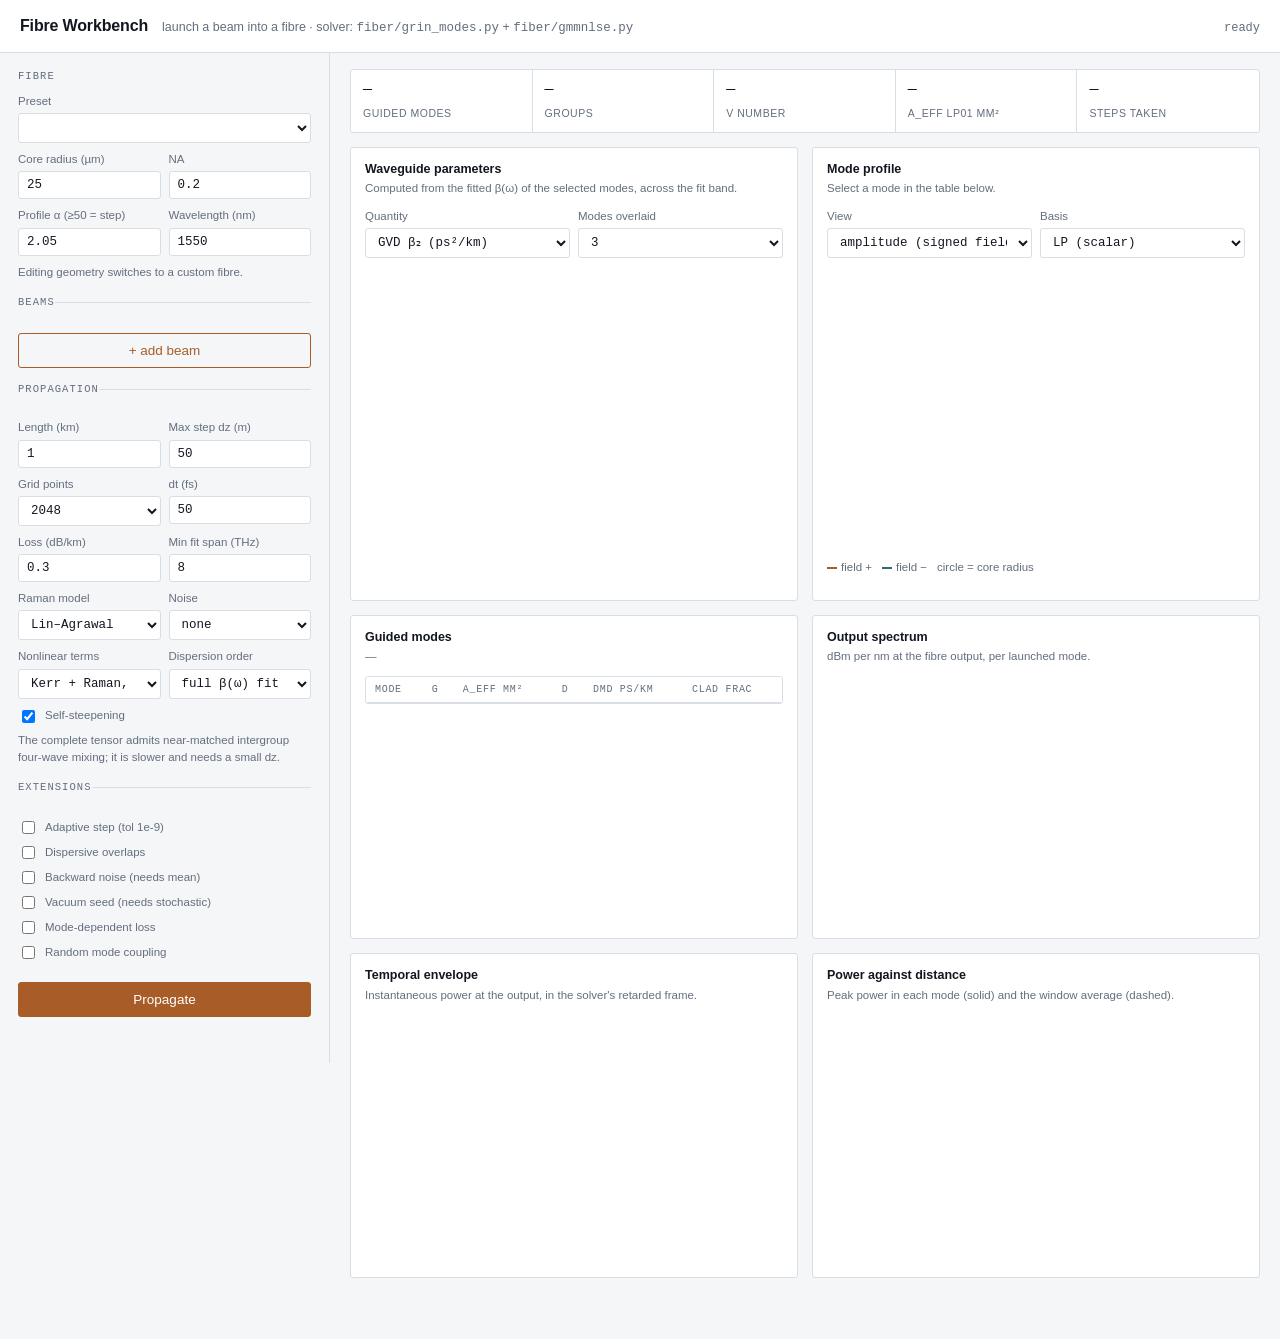
==== app/index.html @ 3195c6a7 "gui for light propagation analysis based on fibrelab" ====
<!doctype html>
<html lang="en">
<head>
<meta charset="utf-8">
<meta name="viewport" content="width=device-width, initial-scale=1">
<title>Fibre Workbench</title>
<style>
  :root {
    --paper: #f5f6f8; --surface: #fff; --ink: #12161f; --muted: #646e7e;
    --rule: #d9dde4; --copper: #a85d28; --copper-bg: #f6ede4; --teal: #2f6f6b;
    --field-pos: #a85d28; --field-neg: #2f6f6b;
    --mono: ui-monospace, "SF Mono", Menlo, monospace;
    --body: -apple-system, BlinkMacSystemFont, "Segoe UI", Roboto, sans-serif;
  }
  @media (prefers-color-scheme: dark) {
    :root {
      --paper: #10141b; --surface: #161b24; --ink: #e6e9ef; --muted: #939cab;
      --rule: #262d39; --copper: #d8823f; --copper-bg: #221a12; --teal: #58a29c;
      --field-pos: #d8823f; --field-neg: #58a29c;
    }
  }
  * { box-sizing: border-box; }
  body { margin: 0; background: var(--paper); color: var(--ink); font-family: var(--body);
         font-size: 14px; line-height: 1.5; }
  header { border-bottom: 1px solid var(--rule); padding: 14px 20px; display: flex;
           align-items: baseline; gap: 14px; flex-wrap: wrap; background: var(--surface); }
  header h1 { font-size: 16px; margin: 0; font-weight: 600; letter-spacing: -0.01em; }
  header .sub { color: var(--muted); font-size: 12.5px; }
  header .status { margin-left: auto; font-family: var(--mono); font-size: 12px; color: var(--muted); }
  header .status.busy { color: var(--copper); }
  header .status.err { color: #c0392b; }

  .layout { display: grid; grid-template-columns: 330px minmax(0, 1fr); gap: 0; align-items: start; }
  @media (max-width: 880px) { .layout { grid-template-columns: minmax(0, 1fr); } }

  .panel { border-right: 1px solid var(--rule); padding: 16px 18px 40px; }
  @media (max-width: 880px) { .panel { border-right: 0; border-bottom: 1px solid var(--rule); } }
  fieldset { border: 0; border-top: 1px solid var(--rule); margin: 0 0 4px; padding: 14px 0 10px; }
  fieldset:first-of-type { border-top: 0; padding-top: 0; }
  legend { font-family: var(--mono); font-size: 10.5px; letter-spacing: 0.1em; text-transform: uppercase;
           color: var(--muted); padding: 0; margin-bottom: 8px; }
  .row { display: grid; grid-template-columns: 1fr 1fr; gap: 8px; margin-bottom: 8px; }
  .row.one { grid-template-columns: 1fr; }
  /* [hidden] must win over .row's display:grid, which is more specific than the UA rule */
  [hidden] { display: none !important; }
  label { display: block; font-size: 11.5px; color: var(--muted); margin-bottom: 3px; }
  input, select { width: 100%; padding: 6px 8px; font-family: var(--mono); font-size: 12.5px;
                  background: var(--surface); color: var(--ink);
                  border: 1px solid var(--rule); border-radius: 3px; }
  input:focus-visible, select:focus-visible, button:focus-visible
      { outline: 2px solid var(--copper); outline-offset: 1px; }
  .check { display: flex; align-items: center; gap: 7px; margin-bottom: 6px; font-size: 12.5px; color: var(--ink); }
  .check input { width: auto; }
  button { font-family: var(--body); font-size: 13.5px; font-weight: 500; padding: 9px 14px;
           border-radius: 3px; border: 1px solid var(--copper); background: var(--copper);
           color: #fff; cursor: pointer; width: 100%; }
  button.ghost { background: transparent; color: var(--copper); }
  button:disabled { opacity: 0.5; cursor: default; }

  .beam { border: 1px solid var(--rule); border-radius: 3px; padding: 10px; margin-bottom: 8px;
          background: var(--surface); }
  .beam .head { display: flex; align-items: center; gap: 8px; margin-bottom: 8px; }
  .beam .head b { font-size: 12.5px; }
  .beam .head button { width: auto; padding: 2px 7px; font-size: 11px; border-color: var(--rule);
                       background: transparent; color: var(--muted); }

  main { padding: 16px 20px 60px; min-width: 0; }
  .facts { display: flex; flex-wrap: wrap; gap: 0; border: 1px solid var(--rule); border-radius: 3px;
           overflow: hidden; background: var(--surface); margin-bottom: 14px; }
  .facts div { flex: 1 1 110px; padding: 9px 12px; border-right: 1px solid var(--rule); }
  .facts div:last-child { border-right: 0; }
  .facts b { display: block; font-family: var(--mono); font-size: 15px; font-weight: 500; }
  .facts span { font-size: 10.5px; color: var(--muted); text-transform: uppercase; letter-spacing: 0.05em; }

  .grid2 { display: grid; grid-template-columns: repeat(auto-fit, minmax(330px, 1fr)); gap: 14px; }
  .card { border: 1px solid var(--rule); border-radius: 3px; background: var(--surface); padding: 12px 14px; }
  .card h2 { font-size: 12.5px; margin: 0 0 2px; font-weight: 600; }
  .card .cap { font-size: 11.5px; color: var(--muted); margin: 0 0 10px; }
  canvas { width: 100%; height: auto; display: block; }
  .legend { display: flex; flex-wrap: wrap; gap: 10px; margin-top: 8px; font-size: 11.5px; color: var(--muted); }
  .legend i { display: inline-block; width: 10px; height: 2px; vertical-align: middle; margin-right: 4px; }

  .tablewrap { overflow: auto; max-height: 260px; border: 1px solid var(--rule); border-radius: 3px; }
  table { border-collapse: collapse; width: 100%; font-size: 12px; }
  th, td { padding: 5px 9px; text-align: left; border-bottom: 1px solid var(--rule); white-space: nowrap; }
  th { position: sticky; top: 0; background: var(--surface); font-family: var(--mono); font-size: 10px;
       letter-spacing: 0.07em; text-transform: uppercase; color: var(--muted); font-weight: 500; }
  td { font-family: var(--mono); }
  tr.sel td { background: var(--copper-bg); }
  tr:hover td { cursor: pointer; color: var(--copper); }
  .err { border: 1px solid #c0392b; background: #c0392b18; color: #c0392b; padding: 10px 12px;
         border-radius: 3px; font-size: 12.5px; margin-bottom: 14px; white-space: pre-wrap;
         font-family: var(--mono); }
  .hint { font-size: 11.5px; color: var(--muted); margin-top: 6px; }
</style>
</head>
<body>
<header>
  <h1>Fibre Workbench</h1>
  <span class="sub">launch a beam into a fibre &middot; solver: <code>fiber/grin_modes.py</code> + <code>fiber/gmmnlse.py</code></span>
  <span class="status" id="status">ready</span>
</header>

<div class="layout">
  <form class="panel" id="controls">
    <fieldset>
      <legend>Fibre</legend>
      <div class="row one">
        <div><label for="preset">Preset</label>
          <select id="preset"></select></div>
      </div>
      <div class="row">
        <div><label for="core">Core radius (µm)</label><input id="core" type="number" step="0.1" value="25"></div>
        <div><label for="na">NA</label><input id="na" type="number" step="0.005" value="0.2"></div>
      </div>
      <div class="row">
        <div><label for="alpha">Profile α (≥50 = step)</label><input id="alpha" type="number" step="0.05" value="2.05"></div>
        <div><label for="wl">Wavelength (nm)</label><input id="wl" type="number" step="1" value="1550"></div>
      </div>
      <div class="hint" id="fibrehint">Editing geometry switches to a custom fibre.</div>
    </fieldset>

    <fieldset>
      <legend>Beams</legend>
      <div id="beams"></div>
      <button type="button" class="ghost" id="addbeam">+ add beam</button>
    </fieldset>

    <fieldset>
      <legend>Propagation</legend>
      <div class="row">
        <div><label for="length">Length (km)</label><input id="length" type="number" step="0.1" value="1"></div>
        <div><label for="dz">Max step dz (m)</label><input id="dz" type="number" step="10" value="50"></div>
      </div>
      <div class="row">
        <div><label for="npts">Grid points</label>
          <select id="npts"><option>512</option><option>1024</option><option selected>2048</option><option>4096</option></select></div>
        <div><label for="dtfs">dt (fs)</label><input id="dtfs" type="number" step="5" value="50"></div>
      </div>
      <div class="row">
        <div><label for="loss">Loss (dB/km)</label><input id="loss" type="number" step="0.05" value="0.3"></div>
        <div><label for="span">Min fit span (THz)</label><input id="span" type="number" step="1" value="8"></div>
      </div>
      <div class="hint" id="spanhint"></div>
      <div class="row">
        <div><label for="raman">Raman model</label>
          <select id="raman"><option value="lin_agrawal">Lin–Agrawal</option><option value="blow_wood">Blow–Wood</option></select></div>
        <div><label for="noise">Noise</label>
          <select id="noise"><option value="none">none</option><option value="mean">mean PSD</option><option value="stochastic">stochastic</option></select></div>
      </div>
      <div class="row">
        <div><label for="nlterms">Nonlinear terms</label>
          <select id="nlterms">
            <option value="kerr_only">Kerr only</option>
            <option value="phase_matched" selected>Kerr + Raman, phase-matched</option>
            <option value="complete">complete tensor (adds FWM)</option>
          </select></div>
        <div><label for="disporder">Dispersion order</label>
          <select id="disporder">
            <option value="full" selected>full β(ω) fit</option>
            <option value="2">β₂ only</option>
            <option value="3">to β₃</option>
            <option value="4">to β₄</option>
          </select></div>
      </div>
      <div class="check"><input type="checkbox" id="ss" checked><label for="ss" style="margin:0">Self-steepening</label></div>
      <div class="hint" id="nlhint">The complete tensor admits near-matched intergroup four-wave mixing; it is slower and needs a small dz.</div>
    </fieldset>

    <fieldset>
      <legend>Extensions</legend>
      <div class="check"><input type="checkbox" id="adaptive"><label for="adaptive" style="margin:0">Adaptive step (tol 1e-9)</label></div>
      <div class="check"><input type="checkbox" id="dispov"><label for="dispov" style="margin:0">Dispersive overlaps</label></div>
      <div class="check"><input type="checkbox" id="backward"><label for="backward" style="margin:0">Backward noise (needs mean)</label></div>
      <div class="check"><input type="checkbox" id="vacuum"><label for="vacuum" style="margin:0">Vacuum seed (needs stochastic)</label></div>
      <div class="check"><input type="checkbox" id="mloss"><label for="mloss" style="margin:0">Mode-dependent loss</label></div>
      <div class="row" id="mlossrow" hidden>
        <div><label for="dma">DMA (dB/km)</label><input id="dma" type="number" step="0.5" value="5"></div>
        <div><label for="bend">Bend radius (mm, blank = straight)</label><input id="bend" type="number" step="1" placeholder=""></div>
      </div>
      <div class="check"><input type="checkbox" id="mcoup"><label for="mcoup" style="margin:0">Random mode coupling</label></div>
      <div class="row" id="mcouprow" hidden>
        <div><label for="kappa">κ (rad/√m)</label><input id="kappa" type="number" step="0.0005" value="0.002"></div>
        <div><label for="lc">L_c (mm)</label><input id="lc" type="number" step="0.1" value="1"></div>
      </div>
    </fieldset>

    <button type="submit" id="run">Propagate</button>
    <div class="hint" id="cost"></div>
  </form>

  <main>
    <div id="error" class="err" hidden></div>

    <div class="facts" id="facts">
      <div><b id="f-modes">—</b><span>guided modes</span></div>
      <div><b id="f-groups">—</b><span>groups</span></div>
      <div><b id="f-v">—</b><span>V number</span></div>
      <div><b id="f-aeff">—</b><span>A_eff LP01 µm²</span></div>
      <div><b id="f-steps">—</b><span>steps taken</span></div>
    </div>

    <div class="grid2">
      <div class="card">
        <h2>Waveguide parameters</h2>
        <p class="cap">Computed from the fitted β(ω) of the selected modes, across the fit band.</p>
        <div class="row" style="margin-bottom:10px">
          <div><label for="dispq">Quantity</label>
            <select id="dispq">
              <option value="n_eff">effective index n_eff</option>
              <option value="beta2_ps2_km" selected>GVD β₂ (ps²/km)</option>
              <option value="D_ps_nm_km">dispersion D (ps/nm/km)</option>
              <option value="beta3_ps3_km">TOD β₃ (ps³/km)</option>
              <option value="A_eff_um2">effective area (µm²)</option>
              <option value="gamma_W_km">nonlinear γ (W⁻¹km⁻¹)</option>
            </select></div>
          <div><label for="dispn">Modes overlaid</label>
            <select id="dispn"><option>1</option><option selected>3</option><option>6</option><option>10</option></select></div>
        </div>
        <canvas id="cv-disp" width="620" height="330"></canvas>
        <div class="legend" id="lg-disp"></div>
      </div>

      <div class="card">
        <h2>Mode profile</h2>
        <p class="cap" id="profcap">Select a mode in the table below.</p>
        <div class="row" style="margin-bottom:10px">
          <div><label for="profview">View</label>
            <select id="profview">
              <option value="amplitude" selected>amplitude (signed field)</option>
              <option value="intensity">intensity |E|²</option>
            </select></div>
          <div><label for="profvec">Basis</label>
            <select id="profvec"><option value="">LP (scalar)</option></select></div>
        </div>
        <canvas id="cv-profile" width="620" height="420"></canvas>
        <div class="legend" id="lg-profile">
          <span><i style="background:var(--field-pos)"></i>field +</span>
          <span><i style="background:var(--field-neg)"></i>field −</span>
          <span>circle = core radius</span>
        </div>
        <p class="hint" id="mfdline"></p>
      </div>

      <div class="card">
        <h2>Guided modes</h2>
        <p class="cap" id="modecap">—</p>
        <div class="tablewrap">
          <table id="modetable"><thead><tr>
            <th>mode</th><th>G</th><th>A_eff µm²</th><th>D</th><th>DMD ps/km</th><th>clad frac</th>
          </tr></thead><tbody></tbody></table>
        </div>
      </div>

      <div class="card">
        <h2>Output spectrum</h2>
        <p class="cap">dBm per nm at the fibre output, per launched mode.</p>
        <canvas id="cv-spec" width="620" height="360"></canvas>
        <div class="legend" id="lg-spec"></div>
      </div>

      <div class="card">
        <h2>Temporal envelope</h2>
        <p class="cap" id="timecap">Instantaneous power at the output, in the solver's retarded frame.</p>
        <div id="wrapwarn" class="err" hidden style="margin-bottom:10px"></div>
        <canvas id="cv-time" width="620" height="360"></canvas>
        <div class="legend" id="lg-time"></div>
      </div>

      <div class="card">
        <h2>Power against distance</h2>
        <p class="cap" id="zcap">Peak power in each mode (solid) and the window average (dashed).</p>
        <canvas id="cv-z" width="620" height="360"></canvas>
        <div class="legend" id="lg-z"></div>
      </div>

      <div class="card" id="noisecard" hidden>
        <h2>Spontaneous Raman noise</h2>
        <p class="cap" id="noisecap">Mean PSD accumulated along the fibre.</p>
        <canvas id="cv-noise" width="620" height="360"></canvas>
        <div class="legend" id="lg-noise"></div>
      </div>
    </div>
  </main>
</div>

<script>
const SERIES = ['#a85d28', '#2f6f6b', '#3b5b9b', '#8a4f7d', '#6b7280'];
const $ = id => document.getElementById(id);
let PRESETS = [], MODES = [], SELECTED = null, CUSTOM = false, PROFILE = null;

/* Ask the server for the selected mode's profile, in the chosen basis. The vector
   constituent name ('TE01', 'HE21a') is split back into family + orientation index. */
async function loadProfile() {
  if (SELECTED === null) return;
  const pick = $('profvec').value;
  let vector = null;
  if (pick) {
    const family = pick.slice(0, 2);
    const index = pick.endsWith('b') ? 1 : 0;
    vector = { family, index };
  }
  const j = await post('/api/modes', {
    fibre: fibreSpec(), wavelength_nm: +$('wl').value, span_THz: +$('span').value,
    profile_index: SELECTED, vector,
  });
  PROFILE = j.profile;
  drawProfile(j.profile); captionProfile(); describeProfile(j.profile);
}

/* ---------------- tiny canvas plotter (no dependencies) ---------------- */
function css(v) { return getComputedStyle(document.body).getPropertyValue(v).trim(); }

function plot(canvas, series, opts) {
  const dpr = window.devicePixelRatio || 1;
  const W = canvas.clientWidth || 620, H = opts.height || 360;
  canvas.width = W * dpr; canvas.height = H * dpr;
  canvas.style.height = H + 'px';
  const g = canvas.getContext('2d');
  g.setTransform(dpr, 0, 0, dpr, 0, 0);
  g.clearRect(0, 0, W, H);
  const L = 76, R = 14, T = 12, B = 40;   // L leaves room for tick labels AND the rotated title
  const ink = css('--ink'), muted = css('--muted'), rule = css('--rule');

  const live = series.filter(s => s.x.length);
  if (!live.length) { g.fillStyle = muted; g.font = '12px system-ui';
    g.fillText('run a propagation to see this', L, H / 2); return; }

  let x0 = Math.min(...live.map(s => Math.min(...s.x)));
  let x1 = Math.max(...live.map(s => Math.max(...s.x)));
  let y0 = Math.min(...live.map(s => Math.min(...s.y)));
  let y1 = Math.max(...live.map(s => Math.max(...s.y)));
  if (opts.yFloor !== undefined) y0 = Math.max(y0, opts.yFloor);
  // A flat trace (CW power, a constant spectrum) has zero range: pad relative to the
  // value itself, never by a fixed +-1, which would put a power axis below zero.
  if (!isFinite(x0) || !isFinite(x1) || x0 === x1) {
    const dx = Math.abs(x0) * 0.05 || 1; x0 -= dx; x1 += dx;
  }
  if (!isFinite(y0) || !isFinite(y1) || y0 === y1) {
    const dy = Math.abs(y0) * 0.25 || 1; y0 -= dy; y1 += dy;
  }
  const pad = (y1 - y0) * 0.08; y0 -= pad; y1 += pad;
  if (opts.yMin0 && y0 < 0) y0 = 0;          // power cannot be negative
  const sx = v => L + (v - x0) / (x1 - x0) * (W - L - R);
  const sy = v => H - B - (v - y0) / (y1 - y0) * (H - T - B);

  g.strokeStyle = rule; g.lineWidth = 1; g.fillStyle = muted; g.font = '10px ui-monospace, monospace';
  for (let i = 0; i <= 4; i++) {
    const yv = y0 + (y1 - y0) * i / 4, yy = Math.round(sy(yv)) + 0.5;
    g.beginPath(); g.moveTo(L, yy); g.lineTo(W - R, yy); g.stroke();
    g.textAlign = 'right'; g.textBaseline = 'middle';
    g.fillText(fmt(yv, y1 - y0), L - 7, yy);
  }
  for (let i = 0; i <= 4; i++) {
    const xv = x0 + (x1 - x0) * i / 4, xx = Math.round(sx(xv)) + 0.5;
    g.textAlign = 'center'; g.textBaseline = 'top';
    g.fillText(fmt(xv, x1 - x0), xx, H - B + 7);
  }
  g.strokeStyle = rule;
  g.beginPath(); g.moveTo(L, T); g.lineTo(L, H - B); g.lineTo(W - R, H - B); g.stroke();

  g.fillStyle = muted; g.textAlign = 'center'; g.textBaseline = 'alphabetic';
  g.fillText(opts.xlabel || '', (L + W - R) / 2, H - 10);
  g.save(); g.translate(12, (T + H - B) / 2); g.rotate(-Math.PI / 2);
  g.textBaseline = 'top'; g.fillText(opts.ylabel || '', 0, 0); g.restore();

  live.forEach((s, i) => {
    g.strokeStyle = s.color || SERIES[i % SERIES.length];
    g.lineWidth = s.width || 1.6;
    if (s.dash) g.setLineDash(s.dash); else g.setLineDash([]);
    g.beginPath();
    let started = false;
    for (let k = 0; k < s.x.length; k++) {
      const yv = Math.max(s.y[k], y0);
      if (!isFinite(yv)) { started = false; continue; }
      const px = sx(s.x[k]), py = sy(yv);
      if (!started) { g.moveTo(px, py); started = true; } else g.lineTo(px, py);
    }
    g.stroke(); g.setLineDash([]);
    if (s.dots) {
      g.fillStyle = s.color || SERIES[i % SERIES.length];
      for (let k = 0; k < s.x.length; k++)
        { g.beginPath(); g.arc(sx(s.x[k]), sy(s.y[k]), 2.6, 0, 7); g.fill(); }
    }
  });
}

/* Format a tick against the axis RANGE, not its own magnitude: two neighbouring ticks
   must never round to the same string (0.001 and 0.001 for a 7e-4 span). */
function fmt(v, range) {
  const a = Math.abs(v);
  if (a < (range || 1) * 1e-9) return '0';
  const span = range || a || 1;
  if (span >= 1e4 || span < 1e-3 || a >= 1e5)
    return v.toExponential(Math.abs(v) >= 1 ? 2 : 1).replace('e+', 'e');
  const decimals = Math.max(0, Math.min(6, Math.ceil(-Math.log10(span / 4)) + 1));
  return v.toFixed(decimals);
}

function legend(el, labels, colors) {
  el.innerHTML = labels.map((l, i) =>
    `<span><i style="background:${colors ? colors[i] : SERIES[i % SERIES.length]}"></i>${l}</span>`).join('');
}

/* ---------------- mode profile heat map ---------------- */
function drawProfile(p) {
  const cv = $('cv-profile'), dpr = window.devicePixelRatio || 1;
  const W = cv.clientWidth || 620, H = 420;
  cv.width = W * dpr; cv.height = H * dpr; cv.style.height = H + 'px';
  const g = cv.getContext('2d'); g.setTransform(dpr, 0, 0, dpr, 0, 0);
  g.clearRect(0, 0, W, H);
  if (!p) { g.fillStyle = css('--muted'); g.font = '12px system-ui';
    g.fillText('select a mode', 20, H / 2); return; }

  const n = p.grid, side = Math.min(W - 20, H - 40), ox = (W - side) / 2, oy = 14;
  const img = g.createImageData(n, n);
  const pos = hex(css('--field-pos')), neg = hex(css('--field-neg')), bg = hex(css('--surface'));
  // A vector constituent has no meaningful sign in one channel, so it is always drawn as
  // |E| on the positive ramp; a scalar LP mode honours the amplitude/intensity switch.
  const asIntensity = p.kind === 'vector' || $('profview').value === 'intensity';
  for (let i = 0; i < n * n; i++) {
    const raw = p.field[i];
    const v = asIntensity ? raw * raw * Math.sign(1) : raw;
    const a = Math.min(Math.abs(asIntensity ? raw * raw : raw), 1);
    const col = (!asIntensity && v < 0) ? neg : pos;
    img.data[i * 4]     = Math.round(bg[0] + (col[0] - bg[0]) * a);
    img.data[i * 4 + 1] = Math.round(bg[1] + (col[1] - bg[1]) * a);
    img.data[i * 4 + 2] = Math.round(bg[2] + (col[2] - bg[2]) * a);
    img.data[i * 4 + 3] = 255;
  }
  const off = document.createElement('canvas'); off.width = n; off.height = n;
  off.getContext('2d').putImageData(img, 0, 0);
  g.imageSmoothingEnabled = true;
  g.drawImage(off, ox, oy, side, side);

  // polarisation map: arrows drawn from the (Ex, Ey) lattice the server sampled
  if (p.kind === 'vector' && p.quiver) {
    const Q = p.quiver, mid = side / 2, scale = side / (2 * p.box_um), L0 = side / 26;
    g.strokeStyle = css('--ink'); g.fillStyle = css('--ink'); g.lineWidth = 1.1;
    for (let i = 0; i < Q.x.length; i++) {
      const cx = ox + mid + Q.x[i] * scale, cy = oy + mid - Q.y[i] * scale;
      const m = Math.hypot(Q.u[i], Q.v[i]) || 1;
      const ux = Q.u[i] / m * L0, uy = -Q.v[i] / m * L0;
      g.globalAlpha = 0.25 + 0.75 * Math.min(m, 1);
      g.beginPath(); g.moveTo(cx - ux / 2, cy - uy / 2); g.lineTo(cx + ux / 2, cy + uy / 2); g.stroke();
      g.beginPath(); g.arc(cx + ux / 2, cy + uy / 2, 1.6, 0, 7); g.fill();
    }
    g.globalAlpha = 1;
  }

  const rCore = p.core_um / p.box_um * side / 2;
  g.strokeStyle = css('--muted'); g.lineWidth = 1; g.setLineDash([4, 3]);
  g.beginPath(); g.arc(ox + side / 2, oy + side / 2, rCore, 0, 7); g.stroke(); g.setLineDash([]);
  g.strokeStyle = css('--rule'); g.strokeRect(ox, oy, side, side);
  g.fillStyle = css('--muted'); g.font = '10px ui-monospace, monospace'; g.textAlign = 'center';
  g.fillText(`${(2 * p.box_um).toFixed(0)} µm across · core ⌀ ${(2 * p.core_um).toFixed(0)} µm`,
             W / 2, H - 12);
}

function hex(col) {
  col = col.trim();
  if (col.startsWith('#')) {
    const h = col.length === 4
      ? col.slice(1).split('').map(ch => ch + ch).join('') : col.slice(1);
    return [parseInt(h.slice(0, 2), 16), parseInt(h.slice(2, 4), 16), parseInt(h.slice(4, 6), 16)];
  }
  const m = col.match(/\d+/g); return m ? m.slice(0, 3).map(Number) : [128, 128, 128];
}

/* ---------------- beams ---------------- */
function beamRow(i, mode) {
  const d = document.createElement('div');
  d.className = 'beam';
  d.innerHTML = `
    <div class="head"><b>Beam ${i + 1}</b>
      <button type="button" data-rm="${i}" ${i === 0 ? 'style="visibility:hidden"' : ''}>remove</button></div>
    <div class="row">
      <div><label>Mode</label><select class="b-mode"></select></div>
      <div><label>Power (mW)</label><input class="b-power" type="number" step="0.1" value="${i ? 1 : 10}"></div>
    </div>
    <div class="row">
      <div><label>Shape</label><select class="b-shape">
        <option value="cw">CW</option><option value="gaussian">Gaussian</option><option value="sech">sech</option>
      </select></div>
      <div><label>Width T₀ (ps)</label><input class="b-width" type="number" step="0.1" value="5"></div>
    </div>
    <div class="row one">
      <div><label>Frequency offset (GHz)</label><input class="b-offset" type="number" step="10" value="0"></div>
    </div>`;
  const sel = d.querySelector('.b-mode');
  fillModes(sel, mode);
  d.querySelector('[data-rm]')?.addEventListener('click', () => { d.remove(); renumber(); });
  return d;
}
function renumber() {
  [...$('beams').children].forEach((b, i) => {
    b.querySelector('b').textContent = `Beam ${i + 1}`;
    const rm = b.querySelector('[data-rm]');
    if (rm) rm.style.visibility = i === 0 ? 'hidden' : 'visible';
  });
}
function fillModes(sel, chosen) {
  const cur = chosen || sel.value;
  sel.innerHTML = MODES.map(m => `<option value="${m.label}">${m.label} (G${m.group})</option>`).join('');
  if (cur && MODES.some(m => m.label === cur)) sel.value = cur;
}

/* ---------------- requests ---------------- */
function fibreSpec() {
  return CUSTOM ? {
    custom: true, name: 'custom',
    core_radius_um: +$('core').value, NA: +$('na').value, alpha_profile: +$('alpha').value,
  } : { preset: $('preset').value };
}
function setStatus(text, cls) { const s = $('status'); s.textContent = text; s.className = 'status ' + (cls || ''); }
function showError(msg) { const e = $('error'); if (!msg) { e.hidden = true; return; } e.hidden = false; e.textContent = msg; }

async function post(url, body) {
  const r = await fetch(url, { method: 'POST', headers: { 'Content-Type': 'application/json' },
                               body: JSON.stringify(body) });
  const j = await r.json();
  if (!r.ok) throw new Error(j.error || 'request failed');
  return j;
}

async function refreshModes(keepSelection) {
  setStatus('solving modes…', 'busy'); showError('');
  try {
    const j = await post('/api/modes', {
      fibre: fibreSpec(), wavelength_nm: +$('wl').value, span_THz: +$('span').value,
      profile_index: keepSelection && SELECTED !== null ? SELECTED : 0,
    });
    MODES = j.modes;
    SELECTED = keepSelection && SELECTED !== null && SELECTED < MODES.length ? SELECTED : 0;
    $('f-modes').textContent = j.n_modes;
    $('f-groups').textContent = j.n_groups;
    $('f-v').textContent = j.V.toFixed(2);
    $('f-aeff').textContent = MODES.length ? MODES[0].A_eff_um2.toFixed(1) : '—';
    $('modecap').textContent = `${j.n_modes} guided in ${j.n_groups} group${j.n_groups > 1 ? 's' : ''} at ${(+$('wl').value).toFixed(0)} nm`;
    renderModeTable();
    if (j.profile) { PROFILE = j.profile; drawProfile(j.profile); captionProfile(); describeProfile(j.profile); }
    refreshDispersion();
    [...document.querySelectorAll('.b-mode')].forEach(sel => fillModes(sel));
    setStatus('ready');
  } catch (e) { setStatus('error', 'err'); showError(e.message); }
}

function renderModeTable() {
  const tb = $('modetable').querySelector('tbody');
  tb.innerHTML = MODES.map(m => `
    <tr data-i="${m.index}" class="${m.index === SELECTED ? 'sel' : ''}">
      <td>${m.label}</td><td>${m.group}</td><td>${m.A_eff_um2.toFixed(1)}</td>
      <td>${m.D_ps_nm_km.toFixed(2)}</td><td>${m.dmd_ps_km.toFixed(1)}</td>
      <td>${m.cladding_fraction.toExponential(1)}</td></tr>`).join('');
  tb.querySelectorAll('tr').forEach(tr => tr.addEventListener('click', async () => {
    SELECTED = +tr.dataset.i;
    renderModeTable();
    await loadProfile();
  }));
}
/* ---------------- waveguide parameter curves ---------------- */
const DISP_UNITS = {
  n_eff: '', beta2_ps2_km: 'ps²/km', D_ps_nm_km: 'ps/nm/km',
  beta3_ps3_km: 'ps³/km', A_eff_um2: 'µm²', gamma_W_km: 'W⁻¹km⁻¹',
};
let DISP = null;

async function refreshDispersion() {
  if (!MODES.length) return;
  const n = Math.min(+$('dispn').value, MODES.length);
  const labels = MODES.slice(0, n).map(m => m.label);
  try {
    DISP = await post('/api/dispersion', {
      fibre: fibreSpec(), wavelength_nm: +$('wl').value, span_THz: +$('span').value, labels,
    });
    drawDispersion();
  } catch (e) { showError(e.message); }
}

function drawDispersion() {
  if (!DISP) return;
  const q = $('dispq').value;
  const series = DISP.modes.map((m, i) => ({
    x: DISP.wavelength_nm.filter((_, k) => m[q][k] !== null),
    y: m[q].filter(v => v !== null),
    color: SERIES[i % SERIES.length],
  }));
  plot($('cv-disp'), series, {
    xlabel: 'wavelength (nm)',
    ylabel: `${$('dispq').selectedOptions[0].textContent}`,
    height: 330,
  });
  legend($('lg-disp'), DISP.modes.map(m => m.label));
}

function captionProfile() {
  const m = MODES[SELECTED];
  if (!m) return;
  const dbeta = MODES.length ? m.beta - MODES[0].beta : 0;
  $('profcap').innerHTML = [
    `<b>${m.label}</b>`, `group ${m.group}`, `n_eff ${m.n_eff.toFixed(6)}`,
    `A_eff ${m.A_eff_um2.toFixed(1)} µm²`, `γ ${m.gamma_W_km.toFixed(3)} W⁻¹km⁻¹`,
    `β₂ ${m.beta2_ps2_km.toFixed(2)} ps²/km`, `β₃ ${m.beta3_ps3_km.toFixed(4)} ps³/km`,
    `Δβ₀ ${dbeta === 0 ? '0' : dbeta.toFixed(0)} rad/m vs LP₀₁`,
  ].join(' · ');
  // constituent selector for this LP mode
  const vs = $('profvec'), cur = vs.value;
  vs.innerHTML = '<option value="">LP (scalar)</option>'
    + (m.vector || []).map(v => `<option value="${v}">${v}</option>`).join('');
  if ([...vs.options].some(o => o.value === cur)) vs.value = cur;
}

function describeProfile(p) {
  if (!p) return;
  const conv = [];
  conv.push(`A_eff-equivalent ${p.mfd_aeff_um.toFixed(2)} µm`);
  conv.push(`Petermann-II ${p.mfd_petermann_um.toFixed(2)} µm`);
  conv.push(p.mfd_1e2_um === null
    ? '1/e² n/a (radial node)' : `1/e² ${p.mfd_1e2_um.toFixed(2)} µm`);
  let extra = '';
  if (p.kind === 'vector') {
    const r = p.radial_power_frac, a = p.azimuthal_power_frac;
    extra = ` · ${p.vector_label}: ${(100 * r).toFixed(0)}% radial, ${(100 * a).toFixed(0)}% azimuthal`
      + (r > 0.999 ? ' (purely radial — TM)' : a > 0.999 ? ' (purely azimuthal — TE)' : '');
  }
  $('mfdline').textContent = `MFD: ${conv.join(' · ')}${extra}`;
}

async function runPropagation(ev) {
  ev.preventDefault();
  if (!MODES.length) { setStatus('modes still loading…', 'busy'); return; }
  const beams = [...$('beams').children].map(b => ({
    mode: b.querySelector('.b-mode').value,
    power_W: +b.querySelector('.b-power').value * 1e-3,
    shape: b.querySelector('.b-shape').value,
    width_ps: +b.querySelector('.b-width').value,
    offset_GHz: +b.querySelector('.b-offset').value,
  }));
  if (beams.some(b => !b.mode)) {
    showError('A beam has no mode selected — wait for the mode list, or pick one.');
    setStatus('not run', 'err');
    return;
  }
  const req = {
    fibre: fibreSpec(), wavelength_nm: +$('wl').value, span_THz: +$('span').value,
    n_points: +$('npts').value, dt_fs: +$('dtfs').value,
    length_km: +$('length').value, dz_m: +$('dz').value,
    alpha_dB_km: +$('loss').value, raman_model: $('raman').value,
    noise: $('noise').value, self_steepening: $('ss').checked, beams,
    // top level, NOT under extensions: run_propagation reads these with req.get(...)
    nonlinear_terms: $('nlterms').value,
    dispersion_order: $('disporder').value,
    extensions: {
      adaptive: $('adaptive').checked, adaptive_tol: 1e-9,
      dispersive_overlaps: $('dispov').checked,
      backward: $('backward').checked, vacuum_seed: $('vacuum').checked,
      mode_loss: $('mloss').checked, dma_dB_km: +$('dma').value,
      bend_radius_mm: $('bend').value ? +$('bend').value : null,
      mode_coupling: $('mcoup').checked, kappa: +$('kappa').value, L_c_mm: +$('lc').value,
    },
  };
  $('run').disabled = true; setStatus('propagating…', 'busy'); showError('');
  const t0 = performance.now();
  try {
    const j = await post('/api/propagate', req);
    render(j);
    setStatus(`done in ${((performance.now() - t0) / 1000).toFixed(1)} s`);
  } catch (e) { setStatus('error', 'err'); showError(e.message); }
  finally { $('run').disabled = false; }
}

function spanNeeded() {
  const dt = +$('dtfs').value * 1e-15;
  return 1.05 / (2 * dt) / 1e12;
}
function updateSpanHint() {
  const need = spanNeeded(), set = +$('span').value;
  $('spanhint').textContent = need > set
    ? `dt = ${$('dtfs').value} fs needs ±${need.toFixed(1)} THz — the solver will widen the fit to match.`
    : `grid reaches ±${need.toFixed(1)} THz, inside the ${set} THz fit.`;
}

function render(j) {
  $('f-steps').textContent = j.steps + (j.rejected ? ` (${j.rejected} rej)` : '');
  const labels = j.labels;

  plot($('cv-spec'), j.spectrum.dBm_per_nm.map((y, i) => ({ x: j.spectrum.wavelength_nm, y })),
       { xlabel: 'wavelength (nm)', ylabel: 'dBm / nm', yFloor: -120 });
  legend($('lg-spec'), labels);

  plot($('cv-time'), j.time.power_W.map((y, i) => ({ x: j.time.t_ps, y })),
       { xlabel: j.time.axis_label || 'time (ps)', ylabel: 'power (W)', yMin0: true });
  legend($('lg-time'), labels);
  if (j.frame) {
    const f = j.frame;
    $('timecap').textContent = `Output power in the frame of ${f.reference_mode}; other modes drift at `
      + f.walk_off.filter(w => w.dmd_ps_km).map(w => `${w.label} ${w.dmd_ps_km.toFixed(0)} ps/km`).join(', ')
      + `. Window ${f.window_ps.toFixed(0)} ps.`;
    const bad = f.walk_off.filter(w => w.wrapped);
    $('wrapwarn').hidden = !bad.length;
    if (bad.length) $('wrapwarn').textContent =
      `${bad.map(w => w.label).join(', ')} drifted ${bad.map(w => w.drift_ps.toFixed(0) + ' ps').join(', ')} `
      + `out of a ${f.window_ps.toFixed(0)} ps window and has wrapped around. `
      + `Raise dt or the point count, or propagate less far — the window fills at `
      + `${f.window_fills_at_km ? f.window_fills_at_km.toFixed(2) + ' km' : 'this length'}.`;
  }

  const zser = [], znames = [];
  (j.peak_vs_z_mW || j.power_vs_z_mW).forEach((y, i) => {
    zser.push({ x: j.z_km, y, dots: true, color: SERIES[i % SERIES.length] });
    znames.push(`${labels[i]} peak`);
  });
  if (j.peak_vs_z_mW) j.power_vs_z_mW.forEach((y, i) => {
    zser.push({ x: j.z_km, y, color: SERIES[i % SERIES.length], dash: [5, 3], width: 1.2 });
    znames.push(`${labels[i]} window avg`);
  });
  plot($('cv-z'), zser, { xlabel: 'distance (km)', ylabel: 'power (mW)', yMin0: true });
  legend($('lg-z'), znames, zser.map(s => s.color));
  const allCW = j.time.power_W.every(row => {
    const mx = Math.max(...row), mn = Math.min(...row);
    return mx > 0 && (mx - mn) / mx < 1e-6;
  });
  if (j.window_ps) $('zcap').textContent = allCW
    ? `Peak and window-averaged power coincide for a CW launch, so the dashed curve sits under the solid one.`
    : `Peak power (solid) and the average over the ${j.window_ps.toFixed(0)} ps window (dashed) — `
      + `a short pulse averages far below its peak.`;

  if (j.noise) {
    $('noisecard').hidden = false;
    const series = j.noise.forward_dBm_per_nm.map(y => ({ x: j.noise.wavelength_nm, y }));
    const names = j.noise.labels.map(l => `${l} forward`);
    if (j.noise.backward_dBm_per_nm) {
      j.noise.backward_dBm_per_nm.forEach((y, i) => {
        series.push({ x: j.noise.wavelength_nm, y, color: SERIES[(i + 1) % SERIES.length], dash: [5, 3] });
        names.push(`${j.noise.labels[i]} backward`);
      });
    }
    plot($('cv-noise'), series, { xlabel: 'wavelength (nm)', ylabel: 'dBm / nm', yFloor: -160 });
    legend($('lg-noise'), names);
    $('noisecap').textContent = j.noise.backward_dBm_per_nm
      ? 'Forward (solid) and counter-propagating (dashed) spontaneous Raman PSD.'
      : 'Mean spontaneous-Raman PSD accumulated along the fibre.';
  } else { $('noisecard').hidden = true; }
}

/* ---------------- wiring ---------------- */
async function init() {
  const r = await fetch('/api/fibres'); const j = await r.json();
  PRESETS = j.presets;
  $('preset').innerHTML = PRESETS.map(p => `<option value="${p.key}">${p.name}</option>`).join('')
                        + '<option value="__custom">Custom…</option>';
  $('preset').value = 'om3';
  applyPreset();
  $('beams').appendChild(beamRow(0));
  updateSpanHint();
  await refreshModes(false);
  fillModes($('beams').querySelector('.b-mode'), 'LP01');
}
function applyPreset() {
  const p = PRESETS.find(x => x.key === $('preset').value);
  CUSTOM = !p;
  if (p) {
    $('core').value = p.core_radius_um; $('na').value = p.NA;
    $('alpha').value = p.alpha_profile === 'step' ? 99 : p.alpha_profile;
    $('fibrehint').textContent = `${p.name}: ${p.core_radius_um} µm core, NA ${p.NA}, `
      + (p.alpha_profile === 'step' ? 'step index' : `α = ${p.alpha_profile}`);
  } else {
    $('fibrehint').textContent = 'Custom fibre from the geometry above.';
  }
}
$('preset').addEventListener('change', () => { applyPreset(); refreshModes(false); });
['core', 'na', 'alpha'].forEach(id => $(id).addEventListener('change', () => {
  CUSTOM = true; $('preset').value = '__custom'; applyPreset(); refreshModes(false);
}));
$('wl').addEventListener('change', () => refreshModes(true));
$('span').addEventListener('change', () => { updateSpanHint(); refreshModes(true); });
$('dtfs').addEventListener('change', updateSpanHint);
$('npts').addEventListener('change', updateSpanHint);
$('addbeam').addEventListener('click', () => {
  $('beams').appendChild(beamRow($('beams').children.length));
  renumber();
});
$('mloss').addEventListener('change', e => $('mlossrow').hidden = !e.target.checked);
$('mcoup').addEventListener('change', e => $('mcouprow').hidden = !e.target.checked);
$('noise').addEventListener('change', e => {
  $('backward').disabled = e.target.value !== 'mean';
  $('vacuum').disabled = e.target.value !== 'stochastic';
});
$('dispq').addEventListener('change', drawDispersion);
$('dispn').addEventListener('change', refreshDispersion);
$('profview').addEventListener('change', () => { if (PROFILE) drawProfile(PROFILE); });
$('profvec').addEventListener('change', loadProfile);
$('controls').addEventListener('submit', runPropagation);
window.addEventListener('resize', () => { if (MODES.length) renderAgain(); });
let LAST = null;
const _render = render; render = j => { LAST = j; _render(j); };
function renderAgain() { if (LAST) _render(LAST); }

init();
</script>
</body>
</html>
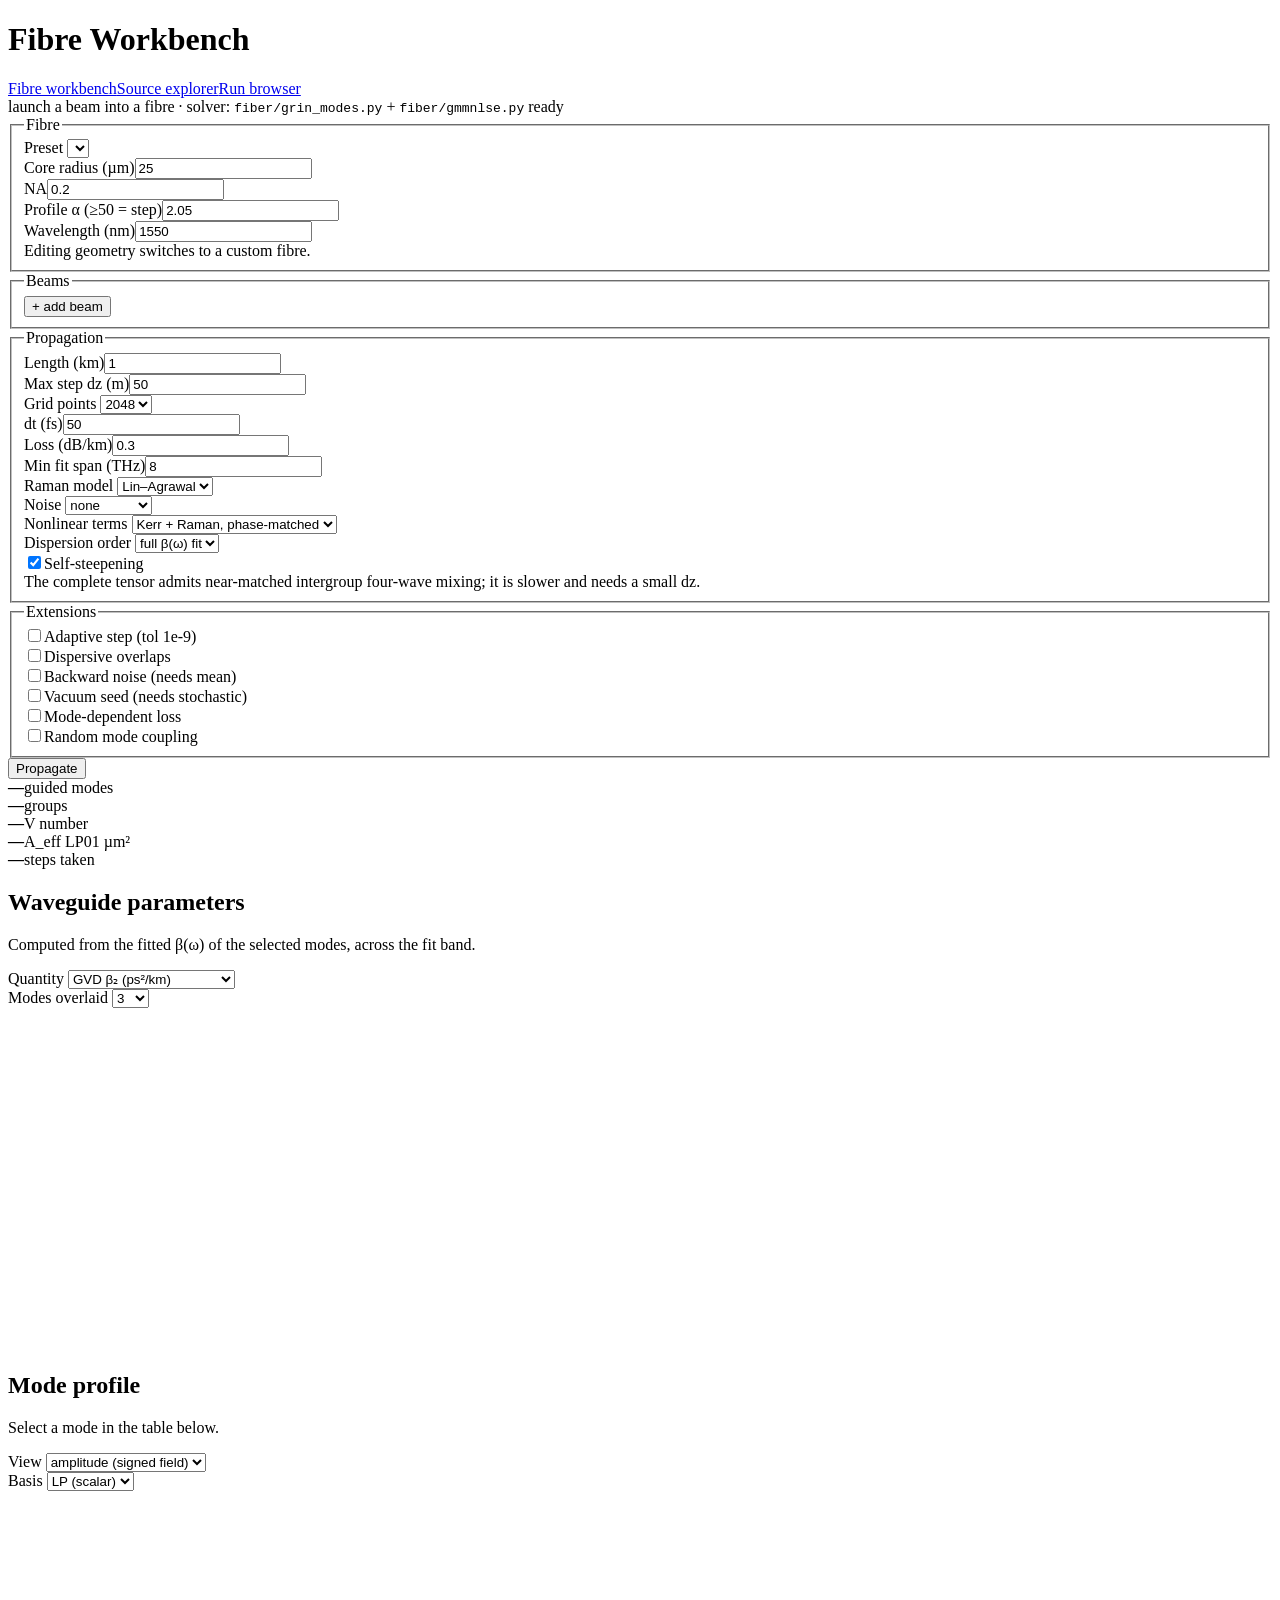
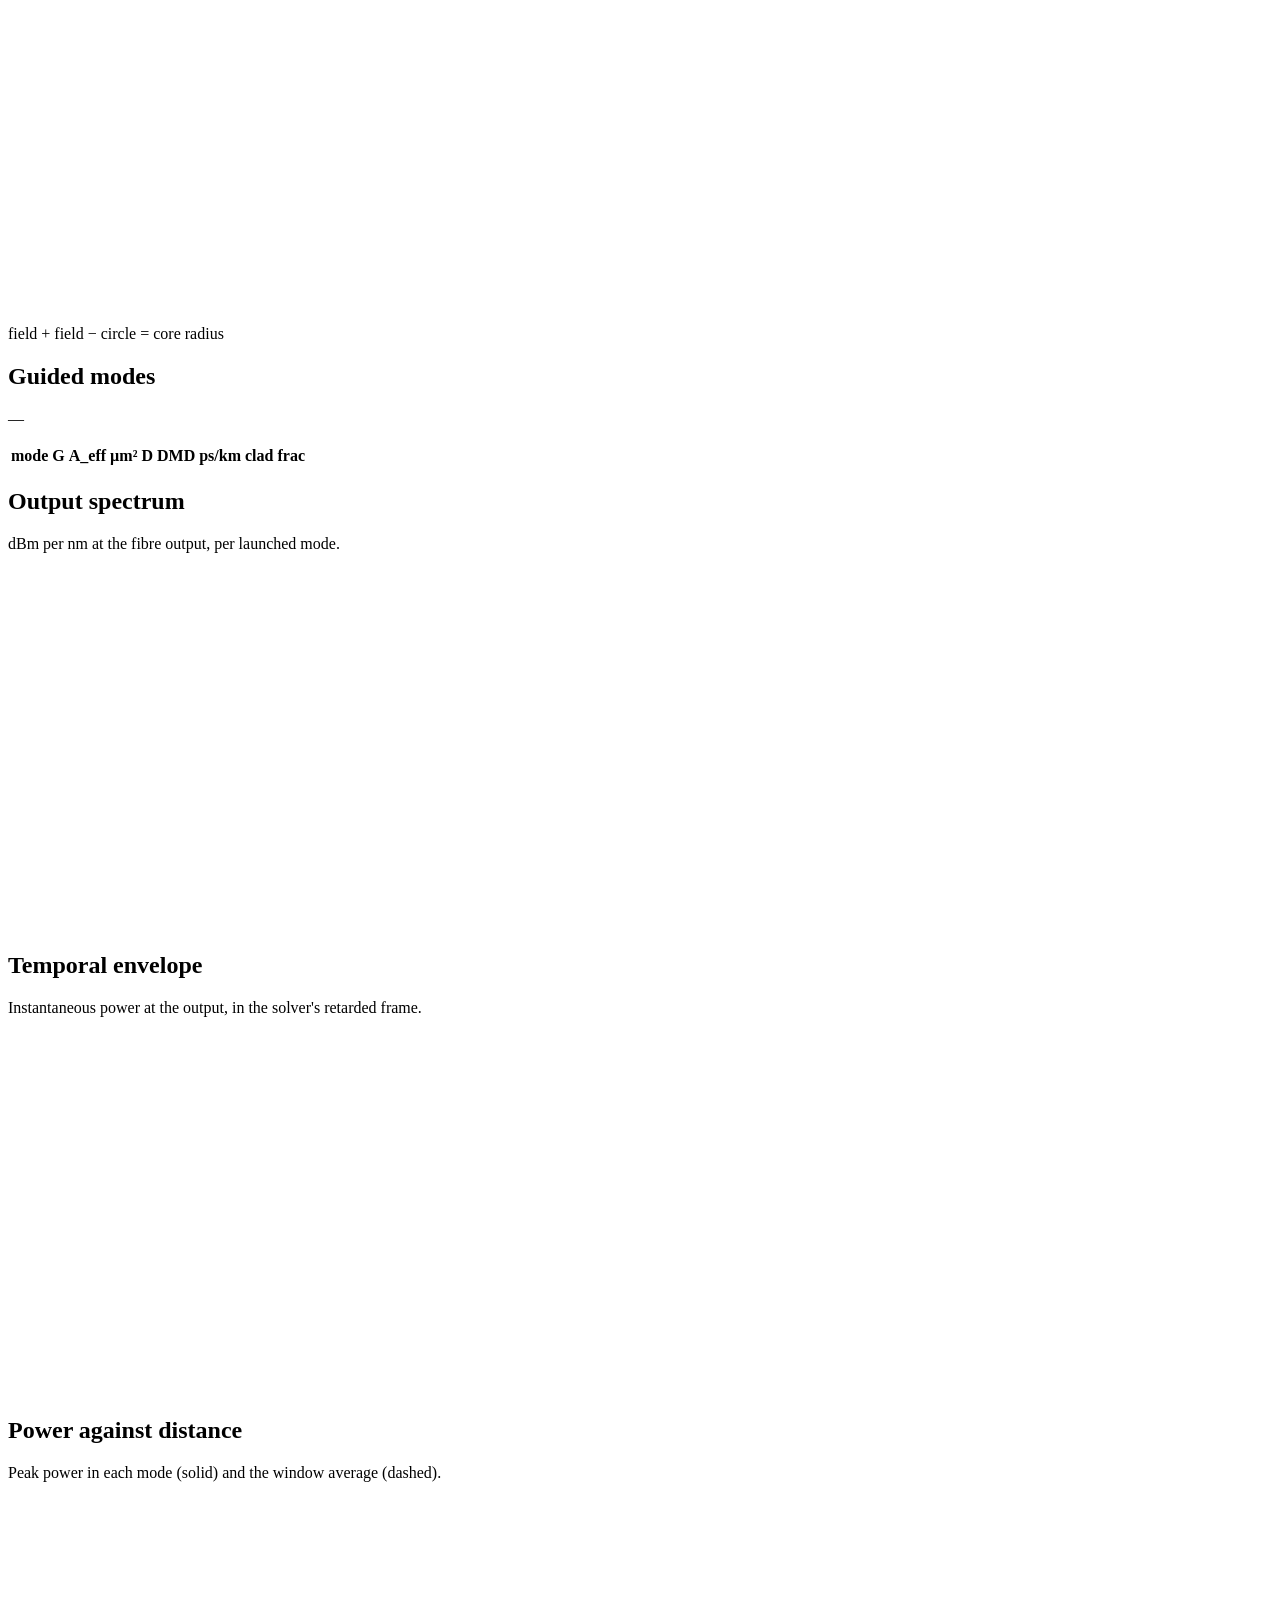
==== commit 5dd4670d: "interconnecting the modules and visualisation webapp" ====
--- a/app/index.html
+++ b/app/index.html
@@ -4,99 +4,14 @@
 <meta charset="utf-8">
 <meta name="viewport" content="width=device-width, initial-scale=1">
 <title>Fibre Workbench</title>
-<style>
-  :root {
-    --paper: #f5f6f8; --surface: #fff; --ink: #12161f; --muted: #646e7e;
-    --rule: #d9dde4; --copper: #a85d28; --copper-bg: #f6ede4; --teal: #2f6f6b;
-    --field-pos: #a85d28; --field-neg: #2f6f6b;
-    --mono: ui-monospace, "SF Mono", Menlo, monospace;
-    --body: -apple-system, BlinkMacSystemFont, "Segoe UI", Roboto, sans-serif;
-  }
-  @media (prefers-color-scheme: dark) {
-    :root {
-      --paper: #10141b; --surface: #161b24; --ink: #e6e9ef; --muted: #939cab;
-      --rule: #262d39; --copper: #d8823f; --copper-bg: #221a12; --teal: #58a29c;
-      --field-pos: #d8823f; --field-neg: #58a29c;
-    }
-  }
-  * { box-sizing: border-box; }
-  body { margin: 0; background: var(--paper); color: var(--ink); font-family: var(--body);
-         font-size: 14px; line-height: 1.5; }
-  header { border-bottom: 1px solid var(--rule); padding: 14px 20px; display: flex;
-           align-items: baseline; gap: 14px; flex-wrap: wrap; background: var(--surface); }
-  header h1 { font-size: 16px; margin: 0; font-weight: 600; letter-spacing: -0.01em; }
-  header .sub { color: var(--muted); font-size: 12.5px; }
-  header .status { margin-left: auto; font-family: var(--mono); font-size: 12px; color: var(--muted); }
-  header .status.busy { color: var(--copper); }
-  header .status.err { color: #c0392b; }
-
-  .layout { display: grid; grid-template-columns: 330px minmax(0, 1fr); gap: 0; align-items: start; }
-  @media (max-width: 880px) { .layout { grid-template-columns: minmax(0, 1fr); } }
-
-  .panel { border-right: 1px solid var(--rule); padding: 16px 18px 40px; }
-  @media (max-width: 880px) { .panel { border-right: 0; border-bottom: 1px solid var(--rule); } }
-  fieldset { border: 0; border-top: 1px solid var(--rule); margin: 0 0 4px; padding: 14px 0 10px; }
-  fieldset:first-of-type { border-top: 0; padding-top: 0; }
-  legend { font-family: var(--mono); font-size: 10.5px; letter-spacing: 0.1em; text-transform: uppercase;
-           color: var(--muted); padding: 0; margin-bottom: 8px; }
-  .row { display: grid; grid-template-columns: 1fr 1fr; gap: 8px; margin-bottom: 8px; }
-  .row.one { grid-template-columns: 1fr; }
-  /* [hidden] must win over .row's display:grid, which is more specific than the UA rule */
-  [hidden] { display: none !important; }
-  label { display: block; font-size: 11.5px; color: var(--muted); margin-bottom: 3px; }
-  input, select { width: 100%; padding: 6px 8px; font-family: var(--mono); font-size: 12.5px;
-                  background: var(--surface); color: var(--ink);
-                  border: 1px solid var(--rule); border-radius: 3px; }
-  input:focus-visible, select:focus-visible, button:focus-visible
-      { outline: 2px solid var(--copper); outline-offset: 1px; }
-  .check { display: flex; align-items: center; gap: 7px; margin-bottom: 6px; font-size: 12.5px; color: var(--ink); }
-  .check input { width: auto; }
-  button { font-family: var(--body); font-size: 13.5px; font-weight: 500; padding: 9px 14px;
-           border-radius: 3px; border: 1px solid var(--copper); background: var(--copper);
-           color: #fff; cursor: pointer; width: 100%; }
-  button.ghost { background: transparent; color: var(--copper); }
-  button:disabled { opacity: 0.5; cursor: default; }
-
-  .beam { border: 1px solid var(--rule); border-radius: 3px; padding: 10px; margin-bottom: 8px;
-          background: var(--surface); }
-  .beam .head { display: flex; align-items: center; gap: 8px; margin-bottom: 8px; }
-  .beam .head b { font-size: 12.5px; }
-  .beam .head button { width: auto; padding: 2px 7px; font-size: 11px; border-color: var(--rule);
-                       background: transparent; color: var(--muted); }
-
-  main { padding: 16px 20px 60px; min-width: 0; }
-  .facts { display: flex; flex-wrap: wrap; gap: 0; border: 1px solid var(--rule); border-radius: 3px;
-           overflow: hidden; background: var(--surface); margin-bottom: 14px; }
-  .facts div { flex: 1 1 110px; padding: 9px 12px; border-right: 1px solid var(--rule); }
-  .facts div:last-child { border-right: 0; }
-  .facts b { display: block; font-family: var(--mono); font-size: 15px; font-weight: 500; }
-  .facts span { font-size: 10.5px; color: var(--muted); text-transform: uppercase; letter-spacing: 0.05em; }
-
-  .grid2 { display: grid; grid-template-columns: repeat(auto-fit, minmax(330px, 1fr)); gap: 14px; }
-  .card { border: 1px solid var(--rule); border-radius: 3px; background: var(--surface); padding: 12px 14px; }
-  .card h2 { font-size: 12.5px; margin: 0 0 2px; font-weight: 600; }
-  .card .cap { font-size: 11.5px; color: var(--muted); margin: 0 0 10px; }
-  canvas { width: 100%; height: auto; display: block; }
-  .legend { display: flex; flex-wrap: wrap; gap: 10px; margin-top: 8px; font-size: 11.5px; color: var(--muted); }
-  .legend i { display: inline-block; width: 10px; height: 2px; vertical-align: middle; margin-right: 4px; }
-
-  .tablewrap { overflow: auto; max-height: 260px; border: 1px solid var(--rule); border-radius: 3px; }
-  table { border-collapse: collapse; width: 100%; font-size: 12px; }
-  th, td { padding: 5px 9px; text-align: left; border-bottom: 1px solid var(--rule); white-space: nowrap; }
-  th { position: sticky; top: 0; background: var(--surface); font-family: var(--mono); font-size: 10px;
-       letter-spacing: 0.07em; text-transform: uppercase; color: var(--muted); font-weight: 500; }
-  td { font-family: var(--mono); }
-  tr.sel td { background: var(--copper-bg); }
-  tr:hover td { cursor: pointer; color: var(--copper); }
-  .err { border: 1px solid #c0392b; background: #c0392b18; color: #c0392b; padding: 10px 12px;
-         border-radius: 3px; font-size: 12.5px; margin-bottom: 14px; white-space: pre-wrap;
-         font-family: var(--mono); }
-  .hint { font-size: 11.5px; color: var(--muted); margin-top: 6px; }
-</style>
+<link rel="stylesheet" href="/static/theme.css">
 </head>
 <body>
 <header>
   <h1>Fibre Workbench</h1>
+  <nav class="tools" aria-label="Workbench tools">
+    <a href="/" aria-current="page">Fibre workbench</a><a href="/pulses">Source explorer</a><a href="/runs">Run browser</a>
+  </nav>
   <span class="sub">launch a beam into a fibre &middot; solver: <code>fiber/grin_modes.py</code> + <code>fiber/gmmnlse.py</code></span>
   <span class="status" id="status">ready</span>
 </header>
@@ -284,8 +199,8 @@
   </main>
 </div>
 
+<script src="/static/plot.js"></script>
 <script>
-const SERIES = ['#a85d28', '#2f6f6b', '#3b5b9b', '#8a4f7d', '#6b7280'];
 const $ = id => document.getElementById(id);
 let PRESETS = [], MODES = [], SELECTED = null, CUSTOM = false, PROFILE = null;
 
@@ -306,100 +221,6 @@
   });
   PROFILE = j.profile;
   drawProfile(j.profile); captionProfile(); describeProfile(j.profile);
-}
-
-/* ---------------- tiny canvas plotter (no dependencies) ---------------- */
-function css(v) { return getComputedStyle(document.body).getPropertyValue(v).trim(); }
-
-function plot(canvas, series, opts) {
-  const dpr = window.devicePixelRatio || 1;
-  const W = canvas.clientWidth || 620, H = opts.height || 360;
-  canvas.width = W * dpr; canvas.height = H * dpr;
-  canvas.style.height = H + 'px';
-  const g = canvas.getContext('2d');
-  g.setTransform(dpr, 0, 0, dpr, 0, 0);
-  g.clearRect(0, 0, W, H);
-  const L = 76, R = 14, T = 12, B = 40;   // L leaves room for tick labels AND the rotated title
-  const ink = css('--ink'), muted = css('--muted'), rule = css('--rule');
-
-  const live = series.filter(s => s.x.length);
-  if (!live.length) { g.fillStyle = muted; g.font = '12px system-ui';
-    g.fillText('run a propagation to see this', L, H / 2); return; }
-
-  let x0 = Math.min(...live.map(s => Math.min(...s.x)));
-  let x1 = Math.max(...live.map(s => Math.max(...s.x)));
-  let y0 = Math.min(...live.map(s => Math.min(...s.y)));
-  let y1 = Math.max(...live.map(s => Math.max(...s.y)));
-  if (opts.yFloor !== undefined) y0 = Math.max(y0, opts.yFloor);
-  // A flat trace (CW power, a constant spectrum) has zero range: pad relative to the
-  // value itself, never by a fixed +-1, which would put a power axis below zero.
-  if (!isFinite(x0) || !isFinite(x1) || x0 === x1) {
-    const dx = Math.abs(x0) * 0.05 || 1; x0 -= dx; x1 += dx;
-  }
-  if (!isFinite(y0) || !isFinite(y1) || y0 === y1) {
-    const dy = Math.abs(y0) * 0.25 || 1; y0 -= dy; y1 += dy;
-  }
-  const pad = (y1 - y0) * 0.08; y0 -= pad; y1 += pad;
-  if (opts.yMin0 && y0 < 0) y0 = 0;          // power cannot be negative
-  const sx = v => L + (v - x0) / (x1 - x0) * (W - L - R);
-  const sy = v => H - B - (v - y0) / (y1 - y0) * (H - T - B);
-
-  g.strokeStyle = rule; g.lineWidth = 1; g.fillStyle = muted; g.font = '10px ui-monospace, monospace';
-  for (let i = 0; i <= 4; i++) {
-    const yv = y0 + (y1 - y0) * i / 4, yy = Math.round(sy(yv)) + 0.5;
-    g.beginPath(); g.moveTo(L, yy); g.lineTo(W - R, yy); g.stroke();
-    g.textAlign = 'right'; g.textBaseline = 'middle';
-    g.fillText(fmt(yv, y1 - y0), L - 7, yy);
-  }
-  for (let i = 0; i <= 4; i++) {
-    const xv = x0 + (x1 - x0) * i / 4, xx = Math.round(sx(xv)) + 0.5;
-    g.textAlign = 'center'; g.textBaseline = 'top';
-    g.fillText(fmt(xv, x1 - x0), xx, H - B + 7);
-  }
-  g.strokeStyle = rule;
-  g.beginPath(); g.moveTo(L, T); g.lineTo(L, H - B); g.lineTo(W - R, H - B); g.stroke();
-
-  g.fillStyle = muted; g.textAlign = 'center'; g.textBaseline = 'alphabetic';
-  g.fillText(opts.xlabel || '', (L + W - R) / 2, H - 10);
-  g.save(); g.translate(12, (T + H - B) / 2); g.rotate(-Math.PI / 2);
-  g.textBaseline = 'top'; g.fillText(opts.ylabel || '', 0, 0); g.restore();
-
-  live.forEach((s, i) => {
-    g.strokeStyle = s.color || SERIES[i % SERIES.length];
-    g.lineWidth = s.width || 1.6;
-    if (s.dash) g.setLineDash(s.dash); else g.setLineDash([]);
-    g.beginPath();
-    let started = false;
-    for (let k = 0; k < s.x.length; k++) {
-      const yv = Math.max(s.y[k], y0);
-      if (!isFinite(yv)) { started = false; continue; }
-      const px = sx(s.x[k]), py = sy(yv);
-      if (!started) { g.moveTo(px, py); started = true; } else g.lineTo(px, py);
-    }
-    g.stroke(); g.setLineDash([]);
-    if (s.dots) {
-      g.fillStyle = s.color || SERIES[i % SERIES.length];
-      for (let k = 0; k < s.x.length; k++)
-        { g.beginPath(); g.arc(sx(s.x[k]), sy(s.y[k]), 2.6, 0, 7); g.fill(); }
-    }
-  });
-}
-
-/* Format a tick against the axis RANGE, not its own magnitude: two neighbouring ticks
-   must never round to the same string (0.001 and 0.001 for a 7e-4 span). */
-function fmt(v, range) {
-  const a = Math.abs(v);
-  if (a < (range || 1) * 1e-9) return '0';
-  const span = range || a || 1;
-  if (span >= 1e4 || span < 1e-3 || a >= 1e5)
-    return v.toExponential(Math.abs(v) >= 1 ? 2 : 1).replace('e+', 'e');
-  const decimals = Math.max(0, Math.min(6, Math.ceil(-Math.log10(span / 4)) + 1));
-  return v.toFixed(decimals);
-}
-
-function legend(el, labels, colors) {
-  el.innerHTML = labels.map((l, i) =>
-    `<span><i style="background:${colors ? colors[i] : SERIES[i % SERIES.length]}"></i>${l}</span>`).join('');
 }
 
 /* ---------------- mode profile heat map ---------------- */
@@ -584,6 +405,7 @@
     x: DISP.wavelength_nm.filter((_, k) => m[q][k] !== null),
     y: m[q].filter(v => v !== null),
     color: SERIES[i % SERIES.length],
+    label: m.label,
   }));
   plot($('cv-disp'), series, {
     xlabel: 'wavelength (nm)',
@@ -684,11 +506,11 @@
   $('f-steps').textContent = j.steps + (j.rejected ? ` (${j.rejected} rej)` : '');
   const labels = j.labels;
 
-  plot($('cv-spec'), j.spectrum.dBm_per_nm.map((y, i) => ({ x: j.spectrum.wavelength_nm, y })),
+  plot($('cv-spec'), j.spectrum.dBm_per_nm.map((y, i) => ({ x: j.spectrum.wavelength_nm, y, label: labels[i] })),
        { xlabel: 'wavelength (nm)', ylabel: 'dBm / nm', yFloor: -120 });
   legend($('lg-spec'), labels);
 
-  plot($('cv-time'), j.time.power_W.map((y, i) => ({ x: j.time.t_ps, y })),
+  plot($('cv-time'), j.time.power_W.map((y, i) => ({ x: j.time.t_ps, y, label: labels[i] })),
        { xlabel: j.time.axis_label || 'time (ps)', ylabel: 'power (W)', yMin0: true });
   legend($('lg-time'), labels);
   if (j.frame) {
@@ -714,7 +536,7 @@
     zser.push({ x: j.z_km, y, color: SERIES[i % SERIES.length], dash: [5, 3], width: 1.2 });
     znames.push(`${labels[i]} window avg`);
   });
-  plot($('cv-z'), zser, { xlabel: 'distance (km)', ylabel: 'power (mW)', yMin0: true });
+  plot($('cv-z'), zser, { xlabel: 'distance (km)', ylabel: 'power (mW)', yMin0: true, labels: znames });
   legend($('lg-z'), znames, zser.map(s => s.color));
   const allCW = j.time.power_W.every(row => {
     const mx = Math.max(...row), mn = Math.min(...row);
@@ -735,7 +557,7 @@
         names.push(`${j.noise.labels[i]} backward`);
       });
     }
-    plot($('cv-noise'), series, { xlabel: 'wavelength (nm)', ylabel: 'dBm / nm', yFloor: -160 });
+    plot($('cv-noise'), series, { xlabel: 'wavelength (nm)', ylabel: 'dBm / nm', yFloor: -160, labels: names });
     legend($('lg-noise'), names);
     $('noisecap').textContent = j.noise.backward_dBm_per_nm
       ? 'Forward (solid) and counter-propagating (dashed) spontaneous Raman PSD.'
@@ -792,6 +614,7 @@
 $('profvec').addEventListener('change', loadProfile);
 $('controls').addEventListener('submit', runPropagation);
 window.addEventListener('resize', () => { if (MODES.length) renderAgain(); });
+window.addEventListener('themechange', () => { renderAgain(); drawDispersion(); if (PROFILE) drawProfile(PROFILE); });
 let LAST = null;
 const _render = render; render = j => { LAST = j; _render(j); };
 function renderAgain() { if (LAST) _render(LAST); }
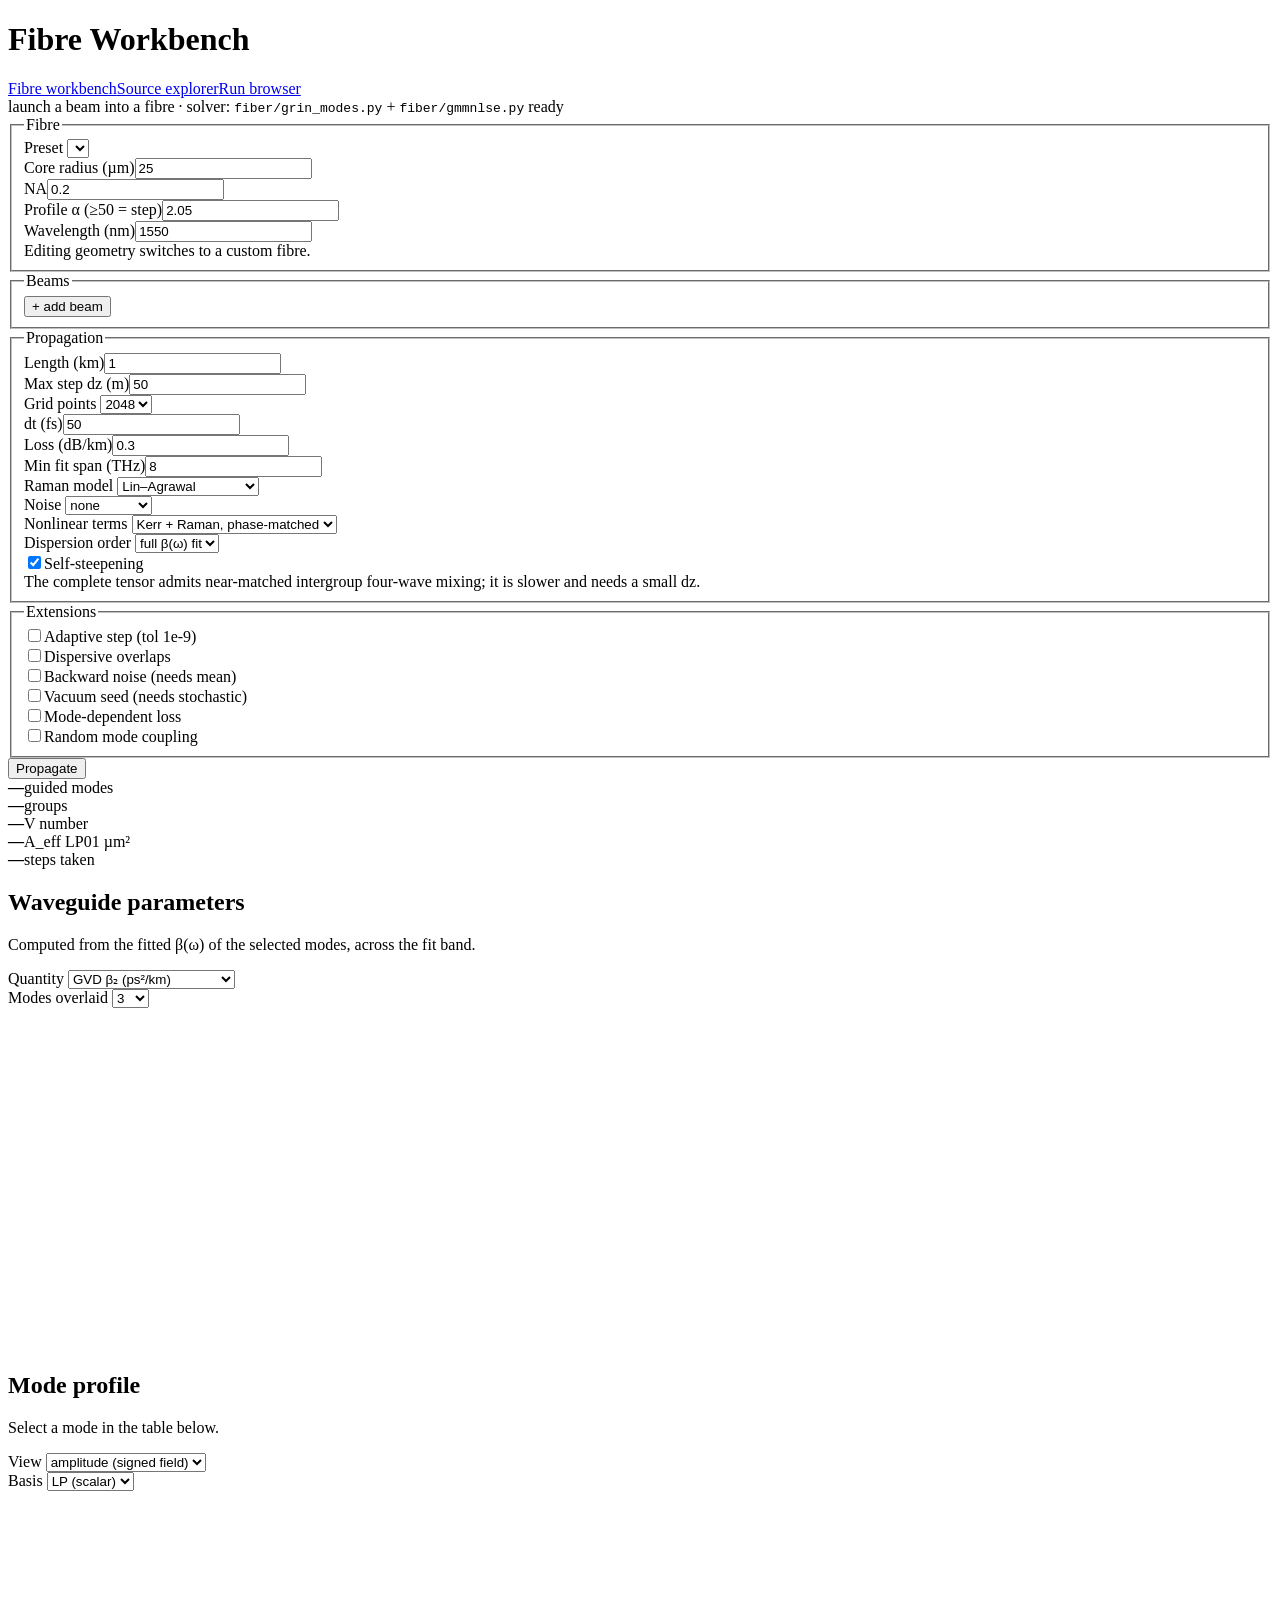
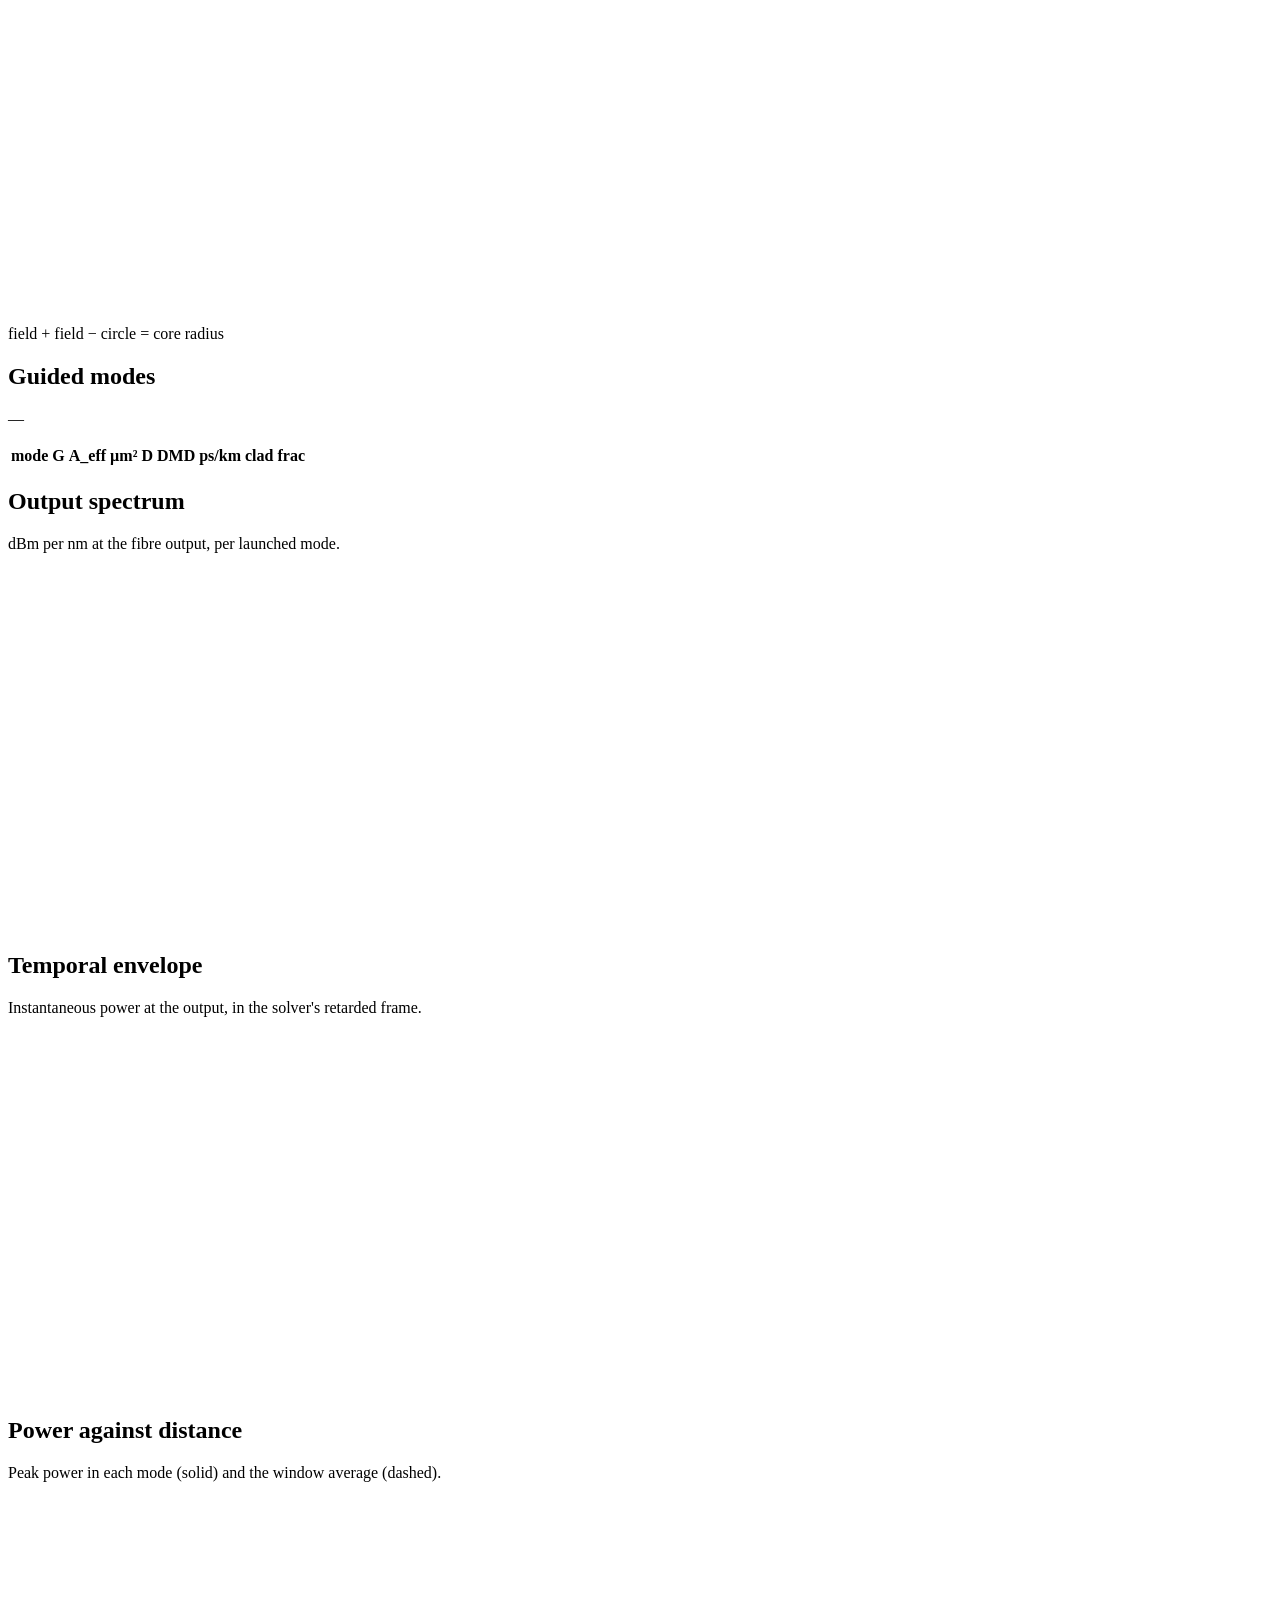
==== commit f11f8d00: "hollenbeck-cantrell model and wavelength-dependent loss" ====
--- a/app/index.html
+++ b/app/index.html
@@ -59,7 +59,7 @@
       <div class="hint" id="spanhint"></div>
       <div class="row">
         <div><label for="raman">Raman model</label>
-          <select id="raman"><option value="lin_agrawal">Lin–Agrawal</option><option value="blow_wood">Blow–Wood</option></select></div>
+          <select id="raman"><option value="lin_agrawal">Lin–Agrawal</option><option value="blow_wood">Blow–Wood</option><option value="hollenbeck_cantrell">Hollenbeck–Cantrell</option></select></div>
         <div><label for="noise">Noise</label>
           <select id="noise"><option value="none">none</option><option value="mean">mean PSD</option><option value="stochastic">stochastic</option></select></div>
       </div>
